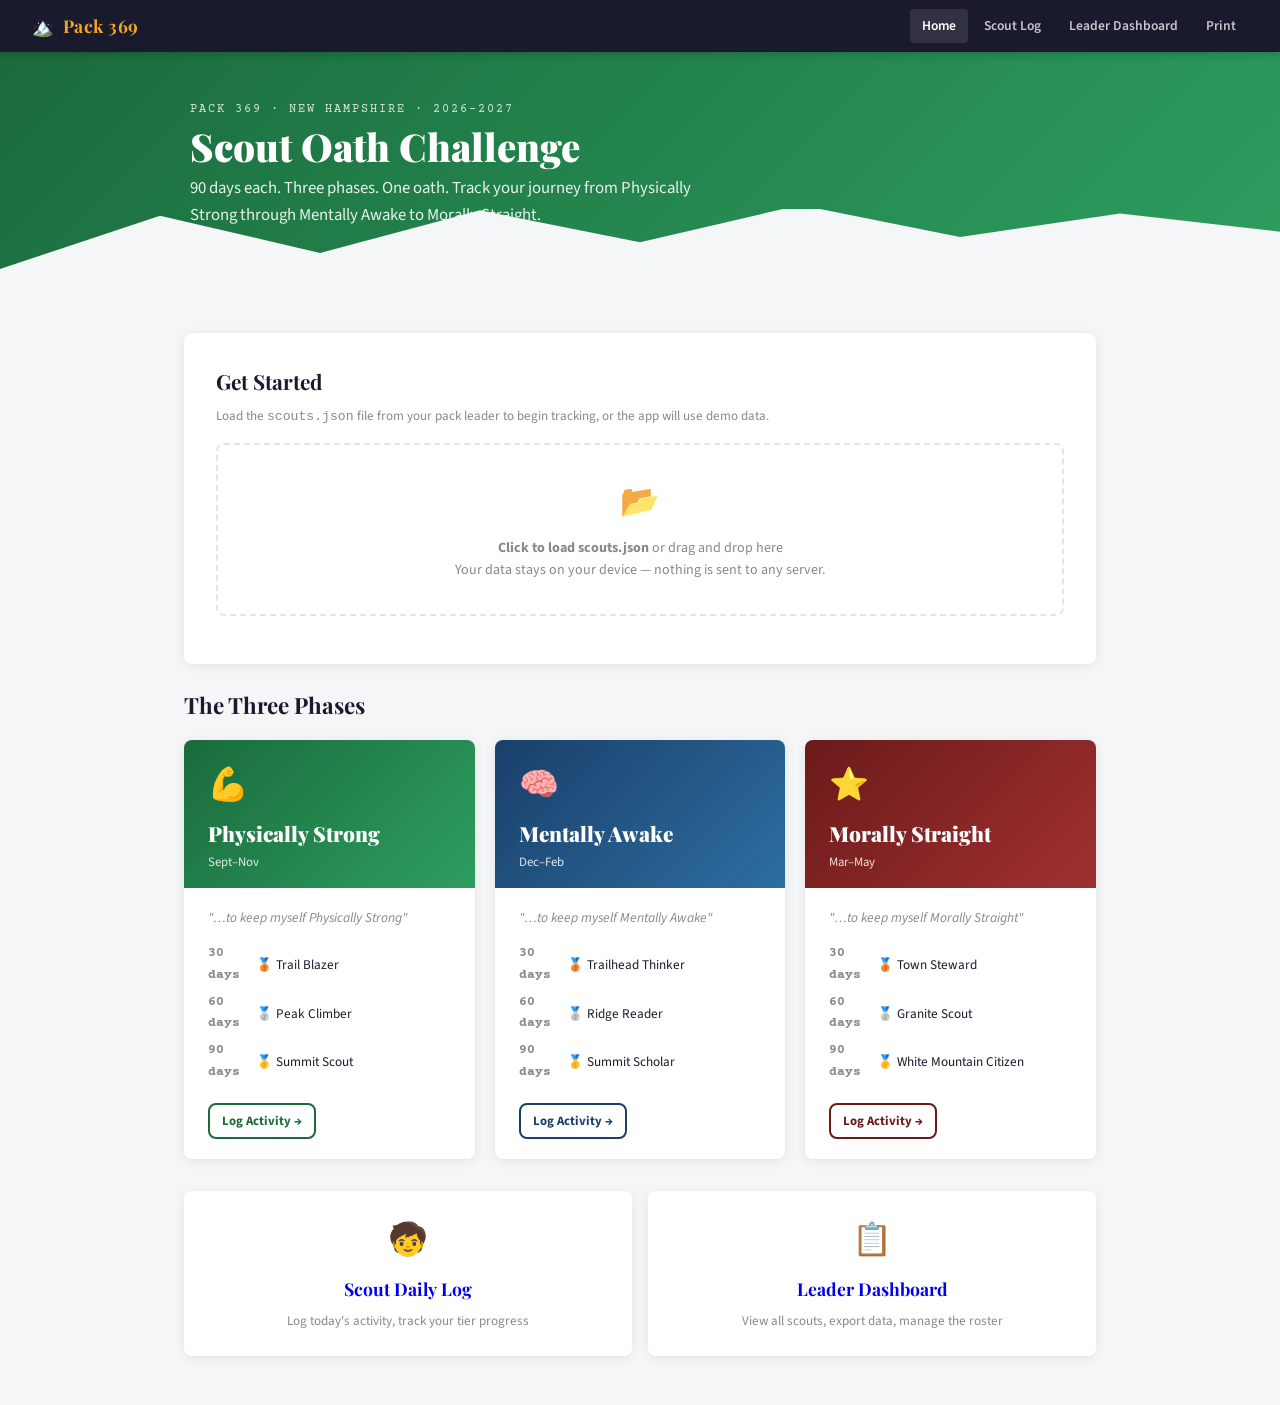
==== index.html @ bd9d9a86 "Add files via upload" ====
<!DOCTYPE html>
<html lang="en">
<head>
  <meta charset="UTF-8">
  <meta name="viewport" content="width=device-width, initial-scale=1.0">
  <title>Pack 369 — Scout Oath Challenge</title>
  <link rel="stylesheet" href="css/style.css">
  <style>
    .phase-cards { display: grid; grid-template-columns: repeat(auto-fit, minmax(260px, 1fr)); gap: 1.25rem; margin-bottom: 2rem; }
    .phase-card {
      background: var(--white);
      border-radius: var(--radius);
      box-shadow: var(--shadow);
      overflow: hidden;
      transition: transform 0.2s, box-shadow 0.2s;
      text-decoration: none;
      color: inherit;
      display: block;
    }
    .phase-card:hover { transform: translateY(-3px); box-shadow: var(--shadow-lg); }
    .phase-card-header { padding: 1.25rem 1.5rem 1rem; color: white; }
    .phase-card-header.green { background: linear-gradient(135deg, var(--green), var(--green-l)); }
    .phase-card-header.blue  { background: linear-gradient(135deg, var(--blue),  var(--blue-l)); }
    .phase-card-header.red   { background: linear-gradient(135deg, var(--red),   var(--red-l)); }
    .phase-card-emoji { font-size: 2rem; margin-bottom: 6px; }
    .phase-card-title { font-family: var(--font-display); font-size: 1.3rem; font-weight: 900; }
    .phase-card-period { font-size: 0.8rem; opacity: 0.85; margin-top: 2px; }
    .phase-card-body { padding: 1.25rem 1.5rem; }
    .phase-card-oath { font-style: italic; font-size: 0.85rem; color: var(--ghost); margin-bottom: 1rem; line-height: 1.4; }
    .phase-card-tiers { display: flex; flex-direction: column; gap: 6px; }
    .phase-card-tier { display: flex; align-items: center; gap: 8px; font-size: 0.83rem; }
    .phase-card-tier-days { font-family: var(--font-mono); font-weight: 700; color: var(--ghost); width: 40px; }
    .phase-card-footer { padding: 0 1.5rem 1.25rem; }

    .load-section { background: var(--white); border-radius: var(--radius); box-shadow: var(--shadow); padding: 2rem; margin-bottom: 1.5rem; }
    .load-section h2 { font-family: var(--font-display); font-size: 1.3rem; margin-bottom: 0.5rem; }
    .drop-zone {
      border: 2px dashed var(--stone);
      border-radius: var(--radius);
      padding: 2rem;
      text-align: center;
      cursor: pointer;
      transition: all 0.2s;
      margin-top: 1rem;
    }
    .drop-zone:hover, .drop-zone.drag-over { border-color: var(--green); background: var(--green-bg); }
    .drop-zone-icon { font-size: 2rem; margin-bottom: 8px; }
    .drop-zone p { font-size: 0.88rem; color: var(--ghost); }
    #file-input { display: none; }

    .status-ok { display: flex; align-items: center; gap: 8px; font-weight: 700; color: var(--green); font-size: 0.9rem; }
  </style>
</head>
<body>

<nav class="topbar">
  <a class="topbar-brand" href="index.html">🏔️ <span>Pack 369</span></a>
  <div class="topbar-nav">
    <a href="index.html" class="active"><span>Home</span></a>
    <a href="scout.html"><span>Scout Log</span></a>
    <a href="leader.html"><span>Leader Dashboard</span></a>
    <a href="print.html"><span>Print</span></a>
  </div>
</nav>

<div class="hero" style="--phase-color: var(--green); --phase-light: var(--green-l);">
  <div class="hero-inner">
    <div class="hero-label">Pack 369 · New Hampshire · 2026–2027</div>
    <h1>Scout Oath Challenge</h1>
    <p>90 days each. Three phases. One oath. Track your journey from Physically Strong through Mentally Awake to Morally Straight.</p>
  </div>
</div>

<div class="container" style="margin-top: 2rem;">

  <!-- Load Data -->
  <div class="load-section" id="load-section">
    <h2>Get Started</h2>
    <p class="text-sm text-ghost">Load the <code>scouts.json</code> file from your pack leader to begin tracking, or the app will use demo data.</p>
    <div class="drop-zone" id="drop-zone" onclick="document.getElementById('file-input').click()">
      <div class="drop-zone-icon">📂</div>
      <p><strong>Click to load scouts.json</strong> or drag and drop here</p>
      <p>Your data stays on your device — nothing is sent to any server.</p>
    </div>
    <input type="file" id="file-input" accept=".json">
    <div id="load-status" class="mt-2"></div>
  </div>

  <!-- Phase Cards -->
  <h2 style="font-family: var(--font-display); font-size: 1.4rem; margin-bottom: 1rem;">The Three Phases</h2>
  <div class="phase-cards" id="phase-cards"></div>

  <!-- Quick Links -->
  <div class="grid-2" style="margin-top: 0.5rem;">
    <a href="scout.html" class="card" style="text-decoration:none; display:block; text-align:center; padding: 1.5rem;">
      <div style="font-size:2rem; margin-bottom:8px;">🧒</div>
      <div style="font-family: var(--font-display); font-size: 1.1rem; font-weight:700;">Scout Daily Log</div>
      <div class="text-sm text-ghost mt-1">Log today's activity, track your tier progress</div>
    </a>
    <a href="leader.html" class="card" style="text-decoration:none; display:block; text-align:center; padding: 1.5rem;">
      <div style="font-size:2rem; margin-bottom:8px;">📋</div>
      <div style="font-family: var(--font-display); font-size: 1.1rem; font-weight:700;">Leader Dashboard</div>
      <div class="text-sm text-ghost mt-1">View all scouts, export data, manage the roster</div>
    </a>
  </div>
</div>

<script src="js/app.js"></script>
<script>
  // ── PHASE CARDS ──
  const phaseCards = document.getElementById('phase-cards');
  for (const [id, phase] of Object.entries(APP.phases)) {
    phaseCards.innerHTML += `
      <a href="scout.html?phase=${id}" class="phase-card">
        <div class="phase-card-header ${phase.color}">
          <div class="phase-card-emoji">${phase.emoji}</div>
          <div class="phase-card-title">${phase.label}</div>
          <div class="phase-card-period">${phase.period}</div>
        </div>
        <div class="phase-card-body">
          <div class="phase-card-oath">${phase.oathLine}</div>
          <div class="phase-card-tiers">
            ${phase.tiers.map(t => `
              <div class="phase-card-tier">
                <div class="phase-card-tier-days">${t.days} days</div>
                <div>${t.emoji} ${t.name}</div>
              </div>`).join('')}
          </div>
        </div>
        <div class="phase-card-footer">
          <span class="btn btn-sm btn-ghost" style="--phase-color: var(--${phase.color});">Log Activity →</span>
        </div>
      </a>`;
  }

  // ── FILE LOAD ──
  function loadFile(file) {
    APP.importJSON(file, (err, data) => {
      if (err) {
        document.getElementById('load-status').innerHTML = `<div class="alert alert-warn">⚠️ Could not read that file. Make sure it's a valid scouts.json.</div>`;
        return;
      }
      document.getElementById('load-status').innerHTML = `<div class="status-ok">✅ Loaded ${data.scouts.length} scouts from ${data.pack}</div>`;
      document.getElementById('drop-zone').style.display = 'none';
    });
  }

  document.getElementById('file-input').addEventListener('change', e => {
    if (e.target.files[0]) loadFile(e.target.files[0]);
  });

  const dz = document.getElementById('drop-zone');
  dz.addEventListener('dragover', e => { e.preventDefault(); dz.classList.add('drag-over'); });
  dz.addEventListener('dragleave', () => dz.classList.remove('drag-over'));
  dz.addEventListener('drop', e => {
    e.preventDefault(); dz.classList.remove('drag-over');
    if (e.dataTransfer.files[0]) loadFile(e.dataTransfer.files[0]);
  });

  // Check if data already loaded
  if (APP.getData()) {
    const d = APP.getData();
    document.getElementById('drop-zone').style.display = 'none';
    document.getElementById('load-status').innerHTML = `<div class="status-ok">✅ Loaded ${d.scouts.length} scouts from ${d.pack} <button onclick="localStorage.removeItem('pack369_data'); location.reload();" class="btn btn-sm" style="margin-left:8px; background: var(--stone); color: var(--ink);">Load different file</button></div>`;
  }
</script>
</body>
</html>
---- css/style.css ----
@import url('https://fonts.googleapis.com/css2?family=Playfair+Display:wght@700;900&family=Source+Sans+3:wght@400;600;700&family=Courier+Prime:wght@400;700&display=swap');

/* ── DESIGN TOKENS ── */
:root {
  --green:   #1a6b3c;
  --green-l: #2d9e5f;
  --green-bg:#eef8f2;
  --blue:    #1a3f6b;
  --blue-l:  #2d6ea0;
  --blue-bg: #eef4fb;
  --red:     #6b1a1a;
  --red-l:   #a03030;
  --red-bg:  #fdf0f0;
  --gold:    #f4a61d;
  --silver:  #9e9e9e;
  --bronze:  #cd7f32;
  --ink:     #1a1a2e;
  --mist:    #f5f6f7;
  --stone:   #e2e4e8;
  --ghost:   #888;
  --white:   #ffffff;

  --phase-color: var(--green);
  --phase-light: var(--green-l);
  --phase-bg:    var(--green-bg);

  --font-display: 'Playfair Display', Georgia, serif;
  --font-body:    'Source Sans 3', system-ui, sans-serif;
  --font-mono:    'Courier Prime', monospace;

  --radius: 8px;
  --shadow: 0 2px 12px rgba(0,0,0,0.08);
  --shadow-lg: 0 8px 32px rgba(0,0,0,0.12);
}

/* ── RESET ── */
*, *::before, *::after { box-sizing: border-box; margin: 0; padding: 0; }
html { scroll-behavior: smooth; }
body {
  font-family: var(--font-body);
  background: var(--mist);
  color: var(--ink);
  min-height: 100vh;
  line-height: 1.6;
}

/* ── TOPBAR ── */
.topbar {
  background: var(--ink);
  color: var(--white);
  padding: 0 2rem;
  height: 52px;
  display: flex;
  align-items: center;
  justify-content: space-between;
  position: sticky;
  top: 0;
  z-index: 100;
  box-shadow: 0 2px 8px rgba(0,0,0,0.2);
}
.topbar-brand {
  font-family: var(--font-display);
  font-size: 1.1rem;
  font-weight: 700;
  letter-spacing: 0.5px;
  display: flex;
  align-items: center;
  gap: 8px;
  text-decoration: none;
  color: inherit;
}
.topbar-brand span { color: var(--gold); }
.topbar-nav { display: flex; gap: 4px; align-items: center; }
.topbar-nav a {
  color: rgba(255,255,255,0.75);
  text-decoration: none;
  font-size: 0.85rem;
  font-weight: 600;
  padding: 6px 12px;
  border-radius: 4px;
  transition: all 0.15s;
}
.topbar-nav a:hover,
.topbar-nav a.active { color: var(--white); background: rgba(255,255,255,0.1); }

/* ── PAGE HERO ── */
.hero {
  background: linear-gradient(135deg, var(--phase-color) 0%, var(--phase-light) 100%);
  color: var(--white);
  padding: 3rem 2rem 2.5rem;
  position: relative;
  overflow: hidden;
}
.hero::after {
  content: '';
  position: absolute;
  bottom: 0; left: 0; right: 0;
  height: 60px;
  background: url("data:image/svg+xml,%3Csvg viewBox='0 0 1200 60' xmlns='http://www.w3.org/2000/svg'%3E%3Cpolygon points='0,60 150,10 300,45 450,5 600,35 750,0 900,30 1050,8 1200,25 1200,60' fill='%23f5f6f7'/%3E%3C/svg%3E") no-repeat bottom center / cover;
}
.hero-inner { max-width: 900px; margin: 0 auto; }
.hero-label {
  font-family: var(--font-mono);
  font-size: 0.75rem;
  letter-spacing: 2px;
  text-transform: uppercase;
  opacity: 0.8;
  margin-bottom: 6px;
}
.hero h1 {
  font-family: var(--font-display);
  font-size: 2.4rem;
  font-weight: 900;
  line-height: 1.1;
  margin-bottom: 8px;
}
.hero p { opacity: 0.9; font-size: 1.05rem; max-width: 540px; }

/* ── MAIN CONTAINER ── */
.container { max-width: 960px; margin: 0 auto; padding: 2rem 1.5rem; }
.container-wide { max-width: 1100px; margin: 0 auto; padding: 2rem 1.5rem; }

/* ── PHASE TABS ── */
.phase-tabs {
  display: flex;
  gap: 4px;
  background: var(--stone);
  border-radius: var(--radius);
  padding: 4px;
  margin-bottom: 1.5rem;
}
.phase-tab {
  flex: 1;
  padding: 10px 16px;
  border: none;
  border-radius: 6px;
  background: transparent;
  font-family: var(--font-body);
  font-size: 0.88rem;
  font-weight: 700;
  cursor: pointer;
  transition: all 0.2s;
  color: var(--ghost);
  text-align: center;
}
.phase-tab:hover { color: var(--ink); background: rgba(255,255,255,0.6); }
.phase-tab.active-ps { background: var(--green); color: var(--white); }
.phase-tab.active-ma { background: var(--blue); color: var(--white); }
.phase-tab.active-ms { background: var(--red); color: var(--white); }

/* ── CARDS ── */
.card {
  background: var(--white);
  border-radius: var(--radius);
  box-shadow: var(--shadow);
  padding: 1.5rem;
  margin-bottom: 1rem;
}
.card-header {
  display: flex;
  align-items: center;
  justify-content: space-between;
  margin-bottom: 1rem;
  padding-bottom: 0.75rem;
  border-bottom: 2px solid var(--stone);
}
.card-title {
  font-family: var(--font-display);
  font-size: 1.2rem;
  font-weight: 700;
}

/* ── BUTTONS ── */
.btn {
  display: inline-flex;
  align-items: center;
  gap: 6px;
  padding: 10px 20px;
  border-radius: var(--radius);
  border: none;
  font-family: var(--font-body);
  font-size: 0.9rem;
  font-weight: 700;
  cursor: pointer;
  transition: all 0.15s;
  text-decoration: none;
}
.btn-primary { background: var(--phase-color); color: var(--white); }
.btn-primary:hover { filter: brightness(1.1); transform: translateY(-1px); box-shadow: var(--shadow); }
.btn-ghost { background: transparent; color: var(--phase-color); border: 2px solid var(--phase-color); }
.btn-ghost:hover { background: var(--phase-color); color: var(--white); }
.btn-sm { padding: 6px 12px; font-size: 0.8rem; }
.btn-danger { background: var(--red); color: var(--white); }

/* ── TIER BADGES ── */
.tier-badge {
  display: inline-flex;
  align-items: center;
  gap: 5px;
  padding: 3px 10px;
  border-radius: 20px;
  font-size: 0.78rem;
  font-weight: 700;
}
.tier-none   { background: var(--stone); color: var(--ghost); }
.tier-bronze { background: #fdf3e3; color: #7d4e00; border: 1px solid var(--bronze); }
.tier-silver { background: #f2f4f6; color: #444;    border: 1px solid var(--silver); }
.tier-gold   { background: #fffbe6; color: #b07a00; border: 1px solid var(--gold); }

/* ── PROGRESS BAR ── */
.progress-wrap { background: var(--stone); border-radius: 99px; height: 10px; overflow: hidden; }
.progress-fill { height: 100%; border-radius: 99px; transition: width 0.4s ease; }
.progress-green  { background: var(--green); }
.progress-blue   { background: var(--blue); }
.progress-red    { background: var(--red); }

/* ── FORM ELEMENTS ── */
label { display: block; font-size: 0.82rem; font-weight: 700; color: var(--ghost); letter-spacing: 0.5px; text-transform: uppercase; margin-bottom: 4px; }
select, input[type=text], input[type=date] {
  width: 100%;
  padding: 10px 14px;
  border: 2px solid var(--stone);
  border-radius: var(--radius);
  font-family: var(--font-body);
  font-size: 0.95rem;
  background: var(--white);
  color: var(--ink);
  transition: border-color 0.15s;
  appearance: none;
}
select:focus, input:focus { outline: none; border-color: var(--phase-color); }

/* ── DAY GRID ── */
.day-grid {
  display: grid;
  gap: 3px;
}
.day-grid-30 { grid-template-columns: repeat(30, 1fr); }
.day-grid-31 { grid-template-columns: repeat(31, 1fr); }
.day-grid-29 { grid-template-columns: repeat(29, 1fr); }
.day-grid-28 { grid-template-columns: repeat(28, 1fr); }

.day-cell {
  aspect-ratio: 1;
  border-radius: 3px;
  border: 1.5px solid var(--stone);
  background: var(--white);
  cursor: pointer;
  transition: all 0.1s;
  display: flex;
  align-items: center;
  justify-content: center;
  font-size: 0.5rem;
  font-weight: 800;
  color: transparent;
  position: relative;
}
.day-cell:hover { border-color: var(--phase-color); background: var(--phase-bg); }
.day-cell.logged {
  background: var(--phase-color);
  border-color: var(--phase-color);
  color: var(--white);
}
.day-cell.milestone-30 { border-color: var(--bronze); border-width: 2px; }
.day-cell.milestone-60 { border-color: var(--silver); border-width: 2px; }
.day-cell.milestone-90 { border-color: var(--gold);   border-width: 2.5px; }

/* ── SCOUT TABLE ── */
.scout-table { width: 100%; border-collapse: collapse; }
.scout-table th {
  text-align: left;
  font-size: 0.75rem;
  font-weight: 700;
  letter-spacing: 1px;
  text-transform: uppercase;
  color: var(--ghost);
  padding: 8px 12px;
  border-bottom: 2px solid var(--stone);
}
.scout-table td {
  padding: 12px;
  border-bottom: 1px solid var(--stone);
  font-size: 0.9rem;
  vertical-align: middle;
}
.scout-table tr:hover td { background: var(--mist); }

/* ── ALERT ── */
.alert {
  padding: 12px 16px;
  border-radius: var(--radius);
  font-size: 0.88rem;
  font-weight: 600;
  margin-bottom: 1rem;
}
.alert-warn { background: #fff8e1; border-left: 4px solid var(--gold); color: #7a5c00; }
.alert-ok   { background: var(--green-bg); border-left: 4px solid var(--green); color: var(--green); }
.alert-info { background: var(--blue-bg); border-left: 4px solid var(--blue); color: var(--blue); }

/* ── STAT BOXES ── */
.stats-row { display: grid; grid-template-columns: repeat(auto-fit, minmax(140px, 1fr)); gap: 1rem; margin-bottom: 1.5rem; }
.stat-box { background: var(--white); border-radius: var(--radius); padding: 1rem 1.25rem; box-shadow: var(--shadow); text-align: center; }
.stat-num { font-family: var(--font-display); font-size: 2rem; font-weight: 900; color: var(--phase-color); line-height: 1; }
.stat-label { font-size: 0.75rem; font-weight: 700; color: var(--ghost); text-transform: uppercase; letter-spacing: 1px; margin-top: 4px; }

/* ── MODAL ── */
.modal-overlay {
  display: none;
  position: fixed;
  inset: 0;
  background: rgba(0,0,0,0.5);
  z-index: 200;
  align-items: center;
  justify-content: center;
}
.modal-overlay.open { display: flex; }
.modal {
  background: var(--white);
  border-radius: var(--radius);
  box-shadow: var(--shadow-lg);
  padding: 2rem;
  width: min(480px, 92vw);
  max-height: 90vh;
  overflow-y: auto;
}
.modal h2 { font-family: var(--font-display); margin-bottom: 1rem; }
.modal-footer { display: flex; gap: 8px; justify-content: flex-end; margin-top: 1.5rem; }

/* ── WEEK CATEGORIES ── */
.cat-pills { display: flex; flex-wrap: wrap; gap: 6px; }
.cat-pill {
  padding: 4px 10px;
  border-radius: 20px;
  font-size: 0.75rem;
  font-weight: 700;
  border: 1.5px solid var(--stone);
  color: var(--ghost);
}
.cat-pill.done { background: var(--phase-color); color: var(--white); border-color: var(--phase-color); }

/* ── UTILITY ── */
.flex { display: flex; }
.flex-between { display: flex; align-items: center; justify-content: space-between; }
.gap-1 { gap: 0.5rem; }
.gap-2 { gap: 1rem; }
.mt-1 { margin-top: 0.5rem; }
.mt-2 { margin-top: 1rem; }
.mt-3 { margin-top: 1.5rem; }
.mb-1 { margin-bottom: 0.5rem; }
.mb-2 { margin-bottom: 1rem; }
.text-sm { font-size: 0.82rem; }
.text-ghost { color: var(--ghost); }
.text-center { text-align: center; }
.bold { font-weight: 700; }
.w-full { width: 100%; }
.grid-2 { display: grid; grid-template-columns: 1fr 1fr; gap: 1rem; }
.grid-3 { display: grid; grid-template-columns: repeat(3, 1fr); gap: 1rem; }

/* ── PRINT ── */
@media print {
  .topbar, .no-print { display: none !important; }
  body { background: white; }
  .card { box-shadow: none; border: 1px solid #ccc; }
}

/* ── RESPONSIVE ── */
@media (max-width: 640px) {
  .hero h1 { font-size: 1.6rem; }
  .grid-2, .grid-3 { grid-template-columns: 1fr; }
  .topbar-nav a span { display: none; }
  .stats-row { grid-template-columns: repeat(2, 1fr); }
}
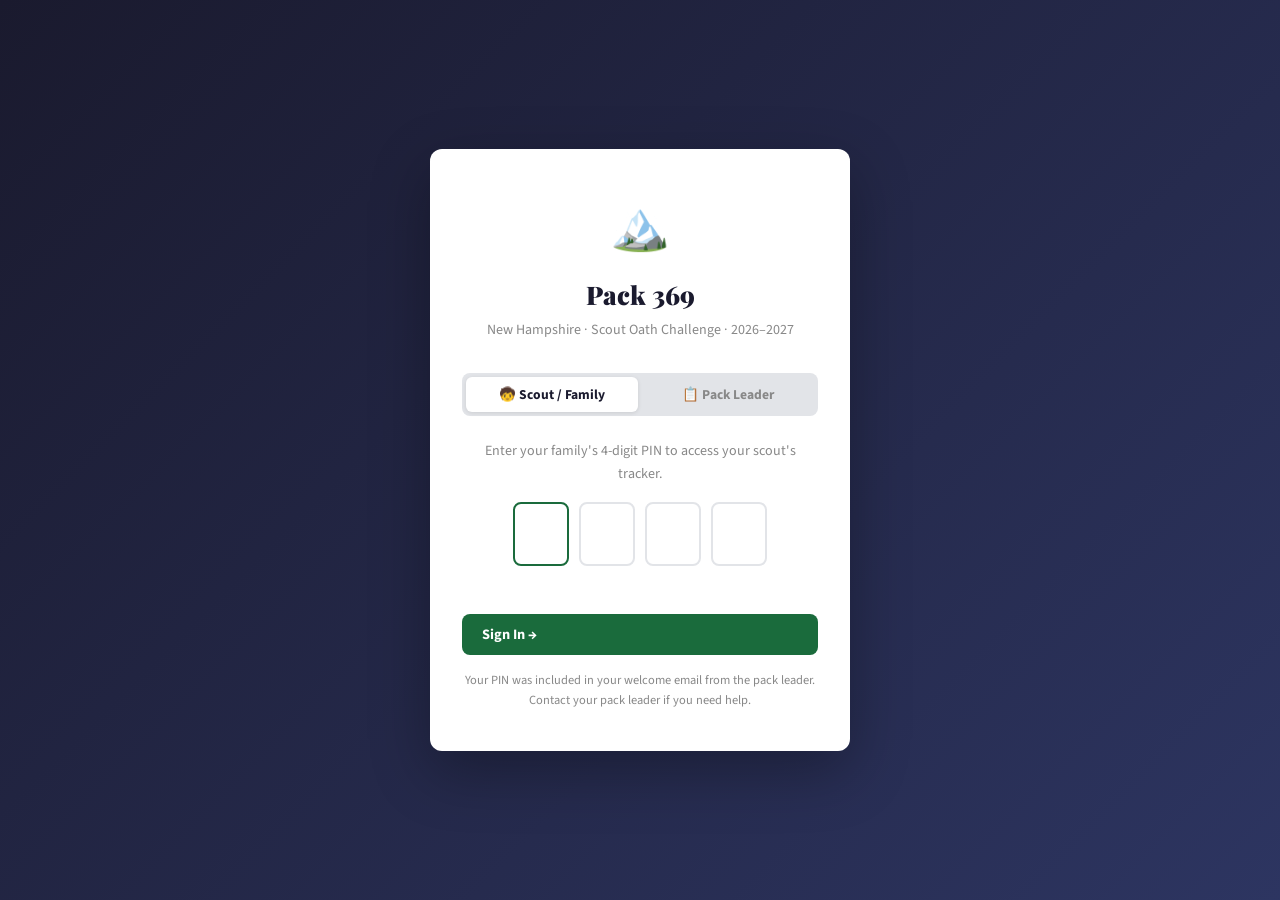
==== commit c3370679: "Add files via upload" ====
--- a/index.html
+++ b/index.html
@@ -3,166 +3,141 @@
 <head>
   <meta charset="UTF-8">
   <meta name="viewport" content="width=device-width, initial-scale=1.0">
-  <title>Pack 369 — Scout Oath Challenge</title>
+  <title>Pack 369 — Sign In</title>
   <link rel="stylesheet" href="css/style.css">
-  <style>
-    .phase-cards { display: grid; grid-template-columns: repeat(auto-fit, minmax(260px, 1fr)); gap: 1.25rem; margin-bottom: 2rem; }
-    .phase-card {
-      background: var(--white);
-      border-radius: var(--radius);
-      box-shadow: var(--shadow);
-      overflow: hidden;
-      transition: transform 0.2s, box-shadow 0.2s;
-      text-decoration: none;
-      color: inherit;
-      display: block;
-    }
-    .phase-card:hover { transform: translateY(-3px); box-shadow: var(--shadow-lg); }
-    .phase-card-header { padding: 1.25rem 1.5rem 1rem; color: white; }
-    .phase-card-header.green { background: linear-gradient(135deg, var(--green), var(--green-l)); }
-    .phase-card-header.blue  { background: linear-gradient(135deg, var(--blue),  var(--blue-l)); }
-    .phase-card-header.red   { background: linear-gradient(135deg, var(--red),   var(--red-l)); }
-    .phase-card-emoji { font-size: 2rem; margin-bottom: 6px; }
-    .phase-card-title { font-family: var(--font-display); font-size: 1.3rem; font-weight: 900; }
-    .phase-card-period { font-size: 0.8rem; opacity: 0.85; margin-top: 2px; }
-    .phase-card-body { padding: 1.25rem 1.5rem; }
-    .phase-card-oath { font-style: italic; font-size: 0.85rem; color: var(--ghost); margin-bottom: 1rem; line-height: 1.4; }
-    .phase-card-tiers { display: flex; flex-direction: column; gap: 6px; }
-    .phase-card-tier { display: flex; align-items: center; gap: 8px; font-size: 0.83rem; }
-    .phase-card-tier-days { font-family: var(--font-mono); font-weight: 700; color: var(--ghost); width: 40px; }
-    .phase-card-footer { padding: 0 1.5rem 1.25rem; }
-
-    .load-section { background: var(--white); border-radius: var(--radius); box-shadow: var(--shadow); padding: 2rem; margin-bottom: 1.5rem; }
-    .load-section h2 { font-family: var(--font-display); font-size: 1.3rem; margin-bottom: 0.5rem; }
-    .drop-zone {
-      border: 2px dashed var(--stone);
-      border-radius: var(--radius);
-      padding: 2rem;
-      text-align: center;
-      cursor: pointer;
-      transition: all 0.2s;
-      margin-top: 1rem;
-    }
-    .drop-zone:hover, .drop-zone.drag-over { border-color: var(--green); background: var(--green-bg); }
-    .drop-zone-icon { font-size: 2rem; margin-bottom: 8px; }
-    .drop-zone p { font-size: 0.88rem; color: var(--ghost); }
-    #file-input { display: none; }
-
-    .status-ok { display: flex; align-items: center; gap: 8px; font-weight: 700; color: var(--green); font-size: 0.9rem; }
-  </style>
 </head>
 <body>
 
-<nav class="topbar">
-  <a class="topbar-brand" href="index.html">🏔️ <span>Pack 369</span></a>
-  <div class="topbar-nav">
-    <a href="index.html" class="active"><span>Home</span></a>
-    <a href="scout.html"><span>Scout Log</span></a>
-    <a href="leader.html"><span>Leader Dashboard</span></a>
-    <a href="print.html"><span>Print</span></a>
-  </div>
-</nav>
+<div class="login-wrap">
+  <div class="login-card">
+    <div class="login-logo">🏔️</div>
+    <div class="login-title">Pack 369</div>
+    <div class="login-sub">New Hampshire · Scout Oath Challenge · 2026–2027</div>
 
-<div class="hero" style="--phase-color: var(--green); --phase-light: var(--green-l);">
-  <div class="hero-inner">
-    <div class="hero-label">Pack 369 · New Hampshire · 2026–2027</div>
-    <h1>Scout Oath Challenge</h1>
-    <p>90 days each. Three phases. One oath. Track your journey from Physically Strong through Mentally Awake to Morally Straight.</p>
-  </div>
-</div>
+    <!-- Tabs -->
+    <div class="login-tabs">
+      <button class="login-tab active" id="tab-scout" onclick="showTab('scout')">🧒 Scout / Family</button>
+      <button class="login-tab" id="tab-leader" onclick="showTab('leader')">📋 Pack Leader</button>
+    </div>
 
-<div class="container" style="margin-top: 2rem;">
+    <!-- Scout PIN Panel -->
+    <div id="panel-scout">
+      <p style="font-size: 0.88rem; color: var(--ghost); margin-bottom: 1rem;">
+        Enter your family's 4-digit PIN to access your scout's tracker.
+      </p>
+      <div class="pin-inputs">
+        <input class="pin-digit" type="password" maxlength="1" inputmode="numeric" pattern="[0-9]" id="p0" oninput="pinInput(0)" onkeydown="pinKey(event,0)">
+        <input class="pin-digit" type="password" maxlength="1" inputmode="numeric" pattern="[0-9]" id="p1" oninput="pinInput(1)" onkeydown="pinKey(event,1)">
+        <input class="pin-digit" type="password" maxlength="1" inputmode="numeric" pattern="[0-9]" id="p2" oninput="pinInput(2)" onkeydown="pinKey(event,2)">
+        <input class="pin-digit" type="password" maxlength="1" inputmode="numeric" pattern="[0-9]" id="p3" oninput="pinInput(3)" onkeydown="pinKey(event,3)">
+      </div>
+      <div class="pin-error" id="pin-error"></div>
+      <button class="btn btn-primary w-full" id="pin-btn" onclick="submitPin()" disabled>Sign In →</button>
+      <p style="font-size: 0.78rem; color: var(--ghost); margin-top: 1rem;">
+        Your PIN was included in your welcome email from the pack leader.<br>Contact your pack leader if you need help.
+      </p>
+    </div>
 
-  <!-- Load Data -->
-  <div class="load-section" id="load-section">
-    <h2>Get Started</h2>
-    <p class="text-sm text-ghost">Load the <code>scouts.json</code> file from your pack leader to begin tracking, or the app will use demo data.</p>
-    <div class="drop-zone" id="drop-zone" onclick="document.getElementById('file-input').click()">
-      <div class="drop-zone-icon">📂</div>
-      <p><strong>Click to load scouts.json</strong> or drag and drop here</p>
-      <p>Your data stays on your device — nothing is sent to any server.</p>
+    <!-- Leader Panel -->
+    <div id="panel-leader" style="display:none;">
+      <p style="font-size: 0.88rem; color: var(--ghost); margin-bottom: 1rem;">
+        Enter the leader password to access the full dashboard.
+      </p>
+      <div class="password-input-wrap">
+        <label>Leader Password</label>
+        <input type="password" id="leader-pw" placeholder="Enter password" onkeydown="if(event.key==='Enter') submitLeader()">
+        <button class="pw-toggle" onclick="togglePw()" title="Show/hide">👁</button>
+      </div>
+      <div class="pin-error" id="leader-error"></div>
+      <button class="btn btn-primary w-full" onclick="submitLeader()">Sign In →</button>
     </div>
-    <input type="file" id="file-input" accept=".json">
-    <div id="load-status" class="mt-2"></div>
-  </div>
 
-  <!-- Phase Cards -->
-  <h2 style="font-family: var(--font-display); font-size: 1.4rem; margin-bottom: 1rem;">The Three Phases</h2>
-  <div class="phase-cards" id="phase-cards"></div>
-
-  <!-- Quick Links -->
-  <div class="grid-2" style="margin-top: 0.5rem;">
-    <a href="scout.html" class="card" style="text-decoration:none; display:block; text-align:center; padding: 1.5rem;">
-      <div style="font-size:2rem; margin-bottom:8px;">🧒</div>
-      <div style="font-family: var(--font-display); font-size: 1.1rem; font-weight:700;">Scout Daily Log</div>
-      <div class="text-sm text-ghost mt-1">Log today's activity, track your tier progress</div>
-    </a>
-    <a href="leader.html" class="card" style="text-decoration:none; display:block; text-align:center; padding: 1.5rem;">
-      <div style="font-size:2rem; margin-bottom:8px;">📋</div>
-      <div style="font-family: var(--font-display); font-size: 1.1rem; font-weight:700;">Leader Dashboard</div>
-      <div class="text-sm text-ghost mt-1">View all scouts, export data, manage the roster</div>
-    </a>
+    <div id="loading" style="display:none; padding: 1rem; color: var(--ghost); font-size:0.88rem;">
+      Signing in…
+    </div>
   </div>
 </div>
 
 <script src="js/app.js"></script>
 <script>
-  // ── PHASE CARDS ──
-  const phaseCards = document.getElementById('phase-cards');
-  for (const [id, phase] of Object.entries(APP.phases)) {
-    phaseCards.innerHTML += `
-      <a href="scout.html?phase=${id}" class="phase-card">
-        <div class="phase-card-header ${phase.color}">
-          <div class="phase-card-emoji">${phase.emoji}</div>
-          <div class="phase-card-title">${phase.label}</div>
-          <div class="phase-card-period">${phase.period}</div>
-        </div>
-        <div class="phase-card-body">
-          <div class="phase-card-oath">${phase.oathLine}</div>
-          <div class="phase-card-tiers">
-            ${phase.tiers.map(t => `
-              <div class="phase-card-tier">
-                <div class="phase-card-tier-days">${t.days} days</div>
-                <div>${t.emoji} ${t.name}</div>
-              </div>`).join('')}
-          </div>
-        </div>
-        <div class="phase-card-footer">
-          <span class="btn btn-sm btn-ghost" style="--phase-color: var(--${phase.color});">Log Activity →</span>
-        </div>
-      </a>`;
+  // If already logged in, redirect immediately
+  const sess = SESSION.get();
+  if (sess.type === 'leader') location.href = 'leader.html';
+  if (sess.type === 'scout' && sess.scoutId) location.href = 'scout.html';
+
+  function showTab(tab) {
+    document.getElementById('panel-scout').style.display  = tab === 'scout'  ? 'block' : 'none';
+    document.getElementById('panel-leader').style.display = tab === 'leader' ? 'block' : 'none';
+    document.getElementById('tab-scout').classList.toggle('active',  tab === 'scout');
+    document.getElementById('tab-leader').classList.toggle('active', tab === 'leader');
+    document.getElementById('pin-error').textContent    = '';
+    document.getElementById('leader-error').textContent = '';
   }
 
-  // ── FILE LOAD ──
-  function loadFile(file) {
-    APP.importJSON(file, (err, data) => {
-      if (err) {
-        document.getElementById('load-status').innerHTML = `<div class="alert alert-warn">⚠️ Could not read that file. Make sure it's a valid scouts.json.</div>`;
+  // ── PIN INPUT LOGIC ──
+  function getPin() {
+    return ['p0','p1','p2','p3'].map(id => document.getElementById(id).value).join('');
+  }
+
+  function pinInput(i) {
+    const val = document.getElementById('p' + i).value;
+    if (val && i < 3) document.getElementById('p' + (i+1)).focus();
+    document.getElementById('pin-btn').disabled = getPin().length < 4;
+    document.getElementById('pin-error').textContent = '';
+  }
+
+  function pinKey(e, i) {
+    if (e.key === 'Backspace' && !document.getElementById('p'+i).value && i > 0) {
+      document.getElementById('p'+(i-1)).focus();
+    }
+    if (e.key === 'Enter' && getPin().length === 4) submitPin();
+  }
+
+  async function submitPin() {
+    const pin = getPin();
+    if (pin.length < 4) return;
+    setLoading(true);
+    try {
+      const scouts = await sb.select('scouts', `pin=eq.${pin}&select=id,name,den`);
+      if (!scouts || scouts.length === 0) {
+        setLoading(false);
+        document.getElementById('pin-error').textContent = 'Incorrect PIN. Please try again.';
+        ['p0','p1','p2','p3'].forEach(id => document.getElementById(id).value = '');
+        document.getElementById('p0').focus();
+        document.getElementById('pin-btn').disabled = true;
         return;
       }
-      document.getElementById('load-status').innerHTML = `<div class="status-ok">✅ Loaded ${data.scouts.length} scouts from ${data.pack}</div>`;
-      document.getElementById('drop-zone').style.display = 'none';
-    });
+      SESSION.set('scout', scouts[0].id);
+      location.href = 'scout.html';
+    } catch(err) {
+      setLoading(false);
+      document.getElementById('pin-error').textContent = 'Connection error. Check your internet and try again.';
+    }
   }
 
-  document.getElementById('file-input').addEventListener('change', e => {
-    if (e.target.files[0]) loadFile(e.target.files[0]);
-  });
+  function submitLeader() {
+    const pw = document.getElementById('leader-pw').value;
+    if (pw === LEADER_PASSWORD) {
+      SESSION.set('leader', null);
+      location.href = 'leader.html';
+    } else {
+      document.getElementById('leader-error').textContent = 'Incorrect password. Please try again.';
+      document.getElementById('leader-pw').value = '';
+    }
+  }
 
-  const dz = document.getElementById('drop-zone');
-  dz.addEventListener('dragover', e => { e.preventDefault(); dz.classList.add('drag-over'); });
-  dz.addEventListener('dragleave', () => dz.classList.remove('drag-over'));
-  dz.addEventListener('drop', e => {
-    e.preventDefault(); dz.classList.remove('drag-over');
-    if (e.dataTransfer.files[0]) loadFile(e.dataTransfer.files[0]);
-  });
+  function togglePw() {
+    const input = document.getElementById('leader-pw');
+    input.type = input.type === 'password' ? 'text' : 'password';
+  }
 
-  // Check if data already loaded
-  if (APP.getData()) {
-    const d = APP.getData();
-    document.getElementById('drop-zone').style.display = 'none';
-    document.getElementById('load-status').innerHTML = `<div class="status-ok">✅ Loaded ${d.scouts.length} scouts from ${d.pack} <button onclick="localStorage.removeItem('pack369_data'); location.reload();" class="btn btn-sm" style="margin-left:8px; background: var(--stone); color: var(--ink);">Load different file</button></div>`;
+  function setLoading(on) {
+    document.getElementById('loading').style.display    = on ? 'block' : 'none';
+    document.getElementById('panel-scout').style.display = on ? 'none' : 'block';
   }
+
+  // Focus first PIN digit on load
+  document.getElementById('p0').focus();
 </script>
 </body>
 </html>
--- a/css/style.css
+++ b/css/style.css
@@ -370,3 +370,43 @@
   .topbar-nav a span { display: none; }
   .stats-row { grid-template-columns: repeat(2, 1fr); }
 }
+
+/* ── PIN LOGIN ── */
+.login-wrap {
+  min-height: 100vh;
+  display: flex;
+  align-items: center;
+  justify-content: center;
+  background: linear-gradient(135deg, var(--ink) 0%, #2d3561 100%);
+  padding: 1.5rem;
+}
+.login-card {
+  background: var(--white);
+  border-radius: 12px;
+  box-shadow: 0 20px 60px rgba(0,0,0,0.3);
+  padding: 2.5rem 2rem;
+  width: min(420px, 100%);
+  text-align: center;
+}
+.login-logo { font-size: 3rem; margin-bottom: 0.5rem; }
+.login-title { font-family: var(--font-display); font-size: 1.6rem; font-weight: 900; margin-bottom: 0.25rem; }
+.login-sub { color: var(--ghost); font-size: 0.88rem; margin-bottom: 2rem; }
+.login-tabs { display: flex; gap: 4px; background: var(--stone); border-radius: 8px; padding: 4px; margin-bottom: 1.5rem; }
+.login-tab { flex: 1; padding: 8px; border: none; border-radius: 6px; font-family: var(--font-body); font-weight: 700; font-size: 0.85rem; cursor: pointer; background: transparent; color: var(--ghost); transition: all 0.15s; }
+.login-tab.active { background: var(--white); color: var(--ink); box-shadow: 0 1px 4px rgba(0,0,0,0.1); }
+.pin-inputs { display: flex; gap: 10px; justify-content: center; margin: 1rem 0 1.5rem; }
+.pin-digit {
+  width: 56px; height: 64px;
+  border: 2px solid var(--stone);
+  border-radius: 8px;
+  font-size: 1.8rem;
+  font-weight: 900;
+  text-align: center;
+  font-family: var(--font-mono);
+  outline: none;
+  transition: border-color 0.15s;
+}
+.pin-digit:focus { border-color: var(--green); }
+.pin-error { color: #c0392b; font-size: 0.85rem; font-weight: 700; min-height: 1.2em; margin-bottom: 0.5rem; }
+.password-input-wrap { position: relative; margin-bottom: 1.5rem; text-align: left; }
+.pw-toggle { position: absolute; right: 12px; top: 38px; background: none; border: none; cursor: pointer; font-size: 1rem; color: var(--ghost); }
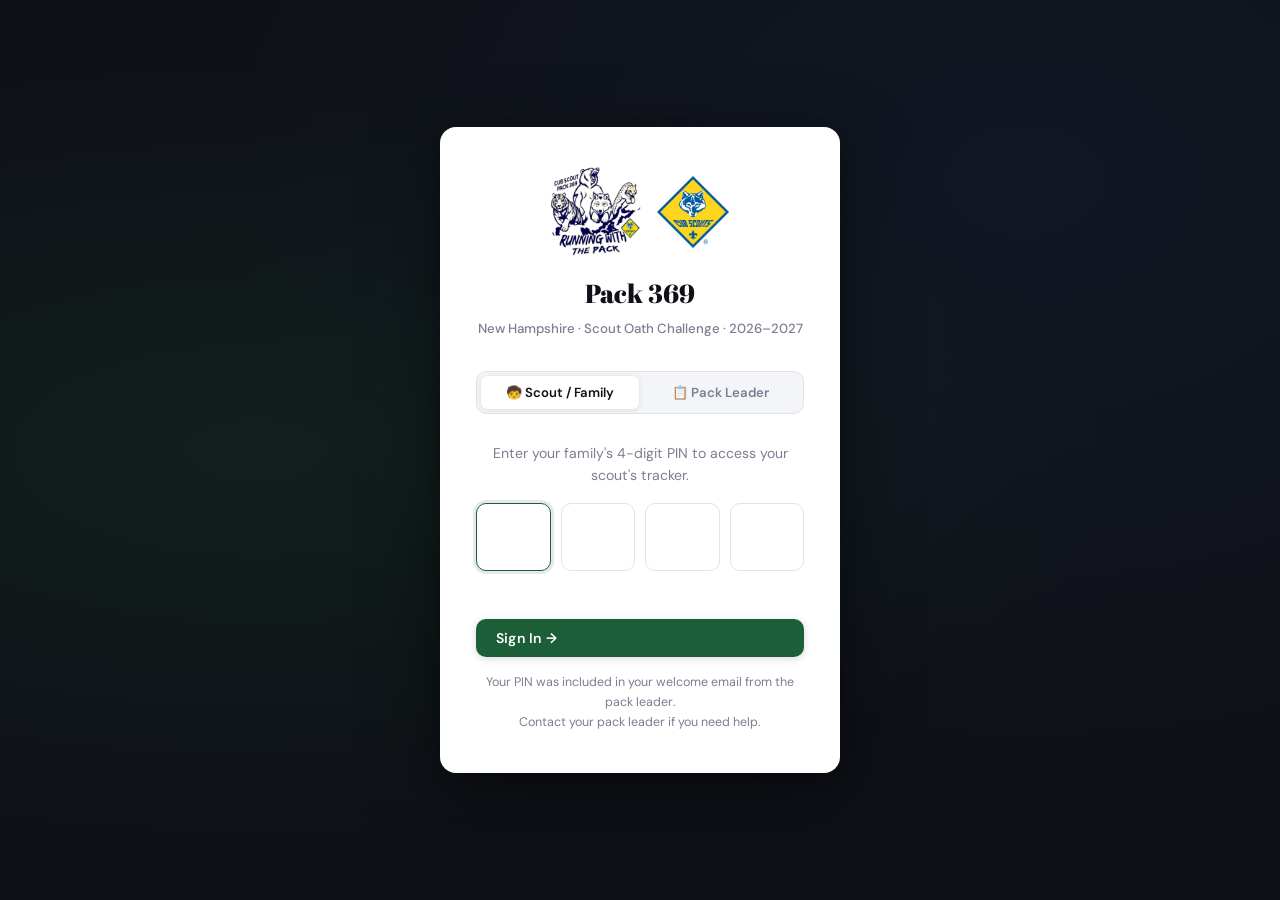
==== commit 7695981e: "Add Logos and Redesign" ====
--- a/index.html
+++ b/index.html
@@ -10,7 +10,10 @@
 
 <div class="login-wrap">
   <div class="login-card">
-    <div class="login-logo">🏔️</div>
+    <div class="login-logos">
+      <img src="images/pack-logo.png" alt="Pack 369" class="login-pack-logo">
+      <img src="images/cub-scouts-logo.jpg" alt="Cub Scouts" class="login-cs-logo">
+    </div>
     <div class="login-title">Pack 369</div>
     <div class="login-sub">New Hampshire · Scout Oath Challenge · 2026–2027</div>
 
--- a/css/style.css
+++ b/css/style.css
@@ -1,36 +1,43 @@
-@import url('https://fonts.googleapis.com/css2?family=Playfair+Display:wght@700;900&family=Source+Sans+3:wght@400;600;700&family=Courier+Prime:wght@400;700&display=swap');
+@import url('https://fonts.googleapis.com/css2?family=Abril+Fatface&family=DM+Sans:wght@400;500;600;700&family=DM+Mono:wght@400;500&display=swap');
 
 /* ── DESIGN TOKENS ── */
 :root {
-  --green:   #1a6b3c;
-  --green-l: #2d9e5f;
-  --green-bg:#eef8f2;
-  --blue:    #1a3f6b;
-  --blue-l:  #2d6ea0;
-  --blue-bg: #eef4fb;
-  --red:     #6b1a1a;
-  --red-l:   #a03030;
-  --red-bg:  #fdf0f0;
-  --gold:    #f4a61d;
-  --silver:  #9e9e9e;
-  --bronze:  #cd7f32;
-  --ink:     #1a1a2e;
-  --mist:    #f5f6f7;
-  --stone:   #e2e4e8;
-  --ghost:   #888;
-  --white:   #ffffff;
+  --green:    #1b5e38;
+  --green-l:  #2d8a56;
+  --green-m:  #e8f5ee;
+  --green-bg: #f0faf4;
+  --blue:     #1a3a6b;
+  --blue-l:   #2d5fa0;
+  --blue-m:   #e8eef8;
+  --blue-bg:  #f0f4fc;
+  --red:      #6b1f1f;
+  --red-l:    #a03333;
+  --red-m:    #f8e8e8;
+  --red-bg:   #fcf0f0;
+  --gold:     #e8960a;
+  --gold-l:   #fbbf24;
+  --silver:   #9e9e9e;
+  --bronze:   #b87333;
+  --ink:      #0f1117;
+  --ink-soft: #2a2d3a;
+  --mist:     #f4f5f8;
+  --stone:    #e0e3ea;
+  --ghost:    #7a7f91;
+  --white:    #ffffff;
 
   --phase-color: var(--green);
   --phase-light: var(--green-l);
+  --phase-mid:   var(--green-m);
   --phase-bg:    var(--green-bg);
 
-  --font-display: 'Playfair Display', Georgia, serif;
-  --font-body:    'Source Sans 3', system-ui, sans-serif;
-  --font-mono:    'Courier Prime', monospace;
-
-  --radius: 8px;
-  --shadow: 0 2px 12px rgba(0,0,0,0.08);
-  --shadow-lg: 0 8px 32px rgba(0,0,0,0.12);
+  --font-display: 'Abril Fatface', Georgia, serif;
+  --font-body:    'DM Sans', system-ui, sans-serif;
+  --font-mono:    'DM Mono', monospace;
+
+  --radius:    10px;
+  --radius-lg: 16px;
+  --shadow:    0 1px 3px rgba(0,0,0,0.06), 0 4px 16px rgba(0,0,0,0.07);
+  --shadow-lg: 0 8px 32px rgba(0,0,0,0.12), 0 2px 8px rgba(0,0,0,0.06);
 }
 
 /* ── RESET ── */
@@ -42,6 +49,7 @@
   color: var(--ink);
   min-height: 100vh;
   line-height: 1.6;
+  -webkit-font-smoothing: antialiased;
 }
 
 /* ── TOPBAR ── */
@@ -49,19 +57,18 @@
   background: var(--ink);
   color: var(--white);
   padding: 0 2rem;
-  height: 52px;
+  height: 54px;
   display: flex;
   align-items: center;
   justify-content: space-between;
   position: sticky;
   top: 0;
   z-index: 100;
-  box-shadow: 0 2px 8px rgba(0,0,0,0.2);
+  box-shadow: 0 1px 0 rgba(255,255,255,0.05), 0 4px 20px rgba(0,0,0,0.3);
 }
 .topbar-brand {
   font-family: var(--font-display);
-  font-size: 1.1rem;
-  font-weight: 700;
+  font-size: 1.15rem;
   letter-spacing: 0.5px;
   display: flex;
   align-items: center;
@@ -69,105 +76,149 @@
   text-decoration: none;
   color: inherit;
 }
-.topbar-brand span { color: var(--gold); }
-.topbar-nav { display: flex; gap: 4px; align-items: center; }
+.topbar-brand span { color: var(--gold-l); }
+.topbar-nav { display: flex; gap: 2px; align-items: center; }
 .topbar-nav a {
-  color: rgba(255,255,255,0.75);
+  color: rgba(255,255,255,0.6);
   text-decoration: none;
-  font-size: 0.85rem;
+  font-size: 0.83rem;
   font-weight: 600;
-  padding: 6px 12px;
-  border-radius: 4px;
+  padding: 6px 14px;
+  border-radius: 6px;
   transition: all 0.15s;
+  letter-spacing: 0.2px;
 }
 .topbar-nav a:hover,
-.topbar-nav a.active { color: var(--white); background: rgba(255,255,255,0.1); }
+.topbar-nav a.active {
+  color: var(--white);
+  background: rgba(255,255,255,0.1);
+}
 
 /* ── PAGE HERO ── */
 .hero {
-  background: linear-gradient(135deg, var(--phase-color) 0%, var(--phase-light) 100%);
+  background: linear-gradient(145deg, var(--phase-color) 0%, var(--phase-light) 100%);
   color: var(--white);
-  padding: 3rem 2rem 2.5rem;
+  padding: 3.5rem 2rem 5rem;
   position: relative;
   overflow: hidden;
 }
+/* Decorative background circles */
+.hero::before {
+  content: '';
+  position: absolute;
+  top: -80px; right: -80px;
+  width: 320px; height: 320px;
+  border-radius: 50%;
+  background: rgba(255,255,255,0.06);
+  pointer-events: none;
+}
+/* Mountain wave — pushed down enough to not clip text */
 .hero::after {
   content: '';
   position: absolute;
-  bottom: 0; left: 0; right: 0;
-  height: 60px;
-  background: url("data:image/svg+xml,%3Csvg viewBox='0 0 1200 60' xmlns='http://www.w3.org/2000/svg'%3E%3Cpolygon points='0,60 150,10 300,45 450,5 600,35 750,0 900,30 1050,8 1200,25 1200,60' fill='%23f5f6f7'/%3E%3C/svg%3E") no-repeat bottom center / cover;
-}
-.hero-inner { max-width: 900px; margin: 0 auto; }
+  bottom: -1px; left: 0; right: 0;
+  height: 70px;
+  background: url("data:image/svg+xml,%3Csvg viewBox='0 0 1440 70' xmlns='http://www.w3.org/2000/svg'%3E%3Cpath d='M0,70 L0,40 C120,10 240,55 360,35 C480,15 600,50 720,30 C840,10 960,45 1080,25 C1200,5 1320,40 1440,20 L1440,70 Z' fill='%23f4f5f8'/%3E%3C/svg%3E") no-repeat bottom center / cover;
+  pointer-events: none;
+}
+.hero-inner {
+  max-width: 900px;
+  margin: 0 auto;
+  position: relative;
+  z-index: 1;
+}
 .hero-label {
   font-family: var(--font-mono);
-  font-size: 0.75rem;
-  letter-spacing: 2px;
+  font-size: 0.72rem;
+  letter-spacing: 2.5px;
   text-transform: uppercase;
-  opacity: 0.8;
-  margin-bottom: 6px;
+  opacity: 0.75;
+  margin-bottom: 10px;
+  display: flex;
+  align-items: center;
+  gap: 8px;
+}
+.hero-label::before {
+  content: '';
+  display: inline-block;
+  width: 20px;
+  height: 1.5px;
+  background: currentColor;
+  opacity: 0.6;
 }
 .hero h1 {
   font-family: var(--font-display);
-  font-size: 2.4rem;
-  font-weight: 900;
-  line-height: 1.1;
-  margin-bottom: 8px;
-}
-.hero p { opacity: 0.9; font-size: 1.05rem; max-width: 540px; }
+  font-size: 2.8rem;
+  font-weight: 400;
+  line-height: 1.05;
+  margin-bottom: 12px;
+  letter-spacing: -0.5px;
+}
+.hero p {
+  opacity: 0.88;
+  font-size: 1rem;
+  max-width: 500px;
+  font-weight: 500;
+  line-height: 1.65;
+}
 
 /* ── MAIN CONTAINER ── */
-.container { max-width: 960px; margin: 0 auto; padding: 2rem 1.5rem; }
-.container-wide { max-width: 1100px; margin: 0 auto; padding: 2rem 1.5rem; }
+.container      { max-width: 960px;  margin: 0 auto; padding: 2rem 1.5rem; }
+.container-wide { max-width: 1140px; margin: 0 auto; padding: 2rem 1.5rem; }
 
 /* ── PHASE TABS ── */
 .phase-tabs {
   display: flex;
-  gap: 4px;
-  background: var(--stone);
+  gap: 3px;
+  background: var(--white);
   border-radius: var(--radius);
   padding: 4px;
   margin-bottom: 1.5rem;
+  box-shadow: var(--shadow);
+  border: 1.5px solid var(--stone);
 }
 .phase-tab {
   flex: 1;
-  padding: 10px 16px;
+  padding: 9px 14px;
   border: none;
-  border-radius: 6px;
+  border-radius: 7px;
   background: transparent;
   font-family: var(--font-body);
-  font-size: 0.88rem;
-  font-weight: 700;
+  font-size: 0.85rem;
+  font-weight: 600;
   cursor: pointer;
-  transition: all 0.2s;
+  transition: all 0.18s;
   color: var(--ghost);
   text-align: center;
-}
-.phase-tab:hover { color: var(--ink); background: rgba(255,255,255,0.6); }
-.phase-tab.active-ps { background: var(--green); color: var(--white); }
-.phase-tab.active-ma { background: var(--blue); color: var(--white); }
-.phase-tab.active-ms { background: var(--red); color: var(--white); }
+  letter-spacing: 0.1px;
+}
+.phase-tab:hover { color: var(--ink); background: var(--mist); }
+.phase-tab.active-ps { background: var(--green); color: var(--white); box-shadow: 0 2px 8px rgba(27,94,56,0.3); }
+.phase-tab.active-ma { background: var(--blue);  color: var(--white); box-shadow: 0 2px 8px rgba(26,58,107,0.3); }
+.phase-tab.active-ms { background: var(--red);   color: var(--white); box-shadow: 0 2px 8px rgba(107,31,31,0.3); }
 
 /* ── CARDS ── */
 .card {
   background: var(--white);
-  border-radius: var(--radius);
+  border-radius: var(--radius-lg);
   box-shadow: var(--shadow);
   padding: 1.5rem;
   margin-bottom: 1rem;
+  border: 1px solid rgba(0,0,0,0.04);
 }
 .card-header {
   display: flex;
   align-items: center;
   justify-content: space-between;
-  margin-bottom: 1rem;
-  padding-bottom: 0.75rem;
-  border-bottom: 2px solid var(--stone);
+  margin-bottom: 1.1rem;
+  padding-bottom: 0.85rem;
+  border-bottom: 1.5px solid var(--stone);
 }
 .card-title {
   font-family: var(--font-display);
-  font-size: 1.2rem;
-  font-weight: 700;
+  font-size: 1.15rem;
+  font-weight: 400;
+  letter-spacing: 0.2px;
 }
 
 /* ── BUTTONS ── */
@@ -179,17 +230,30 @@
   border-radius: var(--radius);
   border: none;
   font-family: var(--font-body);
-  font-size: 0.9rem;
-  font-weight: 700;
+  font-size: 0.88rem;
+  font-weight: 600;
   cursor: pointer;
   transition: all 0.15s;
   text-decoration: none;
-}
-.btn-primary { background: var(--phase-color); color: var(--white); }
-.btn-primary:hover { filter: brightness(1.1); transform: translateY(-1px); box-shadow: var(--shadow); }
-.btn-ghost { background: transparent; color: var(--phase-color); border: 2px solid var(--phase-color); }
+  letter-spacing: 0.2px;
+}
+.btn-primary {
+  background: var(--phase-color);
+  color: var(--white);
+  box-shadow: 0 2px 8px rgba(0,0,0,0.15);
+}
+.btn-primary:hover {
+  filter: brightness(1.08);
+  transform: translateY(-1px);
+  box-shadow: 0 4px 14px rgba(0,0,0,0.2);
+}
+.btn-ghost {
+  background: transparent;
+  color: var(--phase-color);
+  border: 1.5px solid var(--phase-color);
+}
 .btn-ghost:hover { background: var(--phase-color); color: var(--white); }
-.btn-sm { padding: 6px 12px; font-size: 0.8rem; }
+.btn-sm { padding: 6px 13px; font-size: 0.78rem; border-radius: 7px; }
 .btn-danger { background: var(--red); color: var(--white); }
 
 /* ── TIER BADGES ── */
@@ -199,67 +263,91 @@
   gap: 5px;
   padding: 3px 10px;
   border-radius: 20px;
-  font-size: 0.78rem;
+  font-size: 0.75rem;
   font-weight: 700;
 }
 .tier-none   { background: var(--stone); color: var(--ghost); }
-.tier-bronze { background: #fdf3e3; color: #7d4e00; border: 1px solid var(--bronze); }
-.tier-silver { background: #f2f4f6; color: #444;    border: 1px solid var(--silver); }
-.tier-gold   { background: #fffbe6; color: #b07a00; border: 1px solid var(--gold); }
+.tier-bronze { background: #fdf0e0; color: #7a4800; border: 1px solid #d4954a; }
+.tier-silver { background: #f0f0f2; color: #444;    border: 1px solid #aaa; }
+.tier-gold   { background: #fefce8; color: #92650a; border: 1px solid var(--gold); }
 
 /* ── PROGRESS BAR ── */
-.progress-wrap { background: var(--stone); border-radius: 99px; height: 10px; overflow: hidden; }
-.progress-fill { height: 100%; border-radius: 99px; transition: width 0.4s ease; }
-.progress-green  { background: var(--green); }
-.progress-blue   { background: var(--blue); }
-.progress-red    { background: var(--red); }
+.progress-wrap {
+  background: var(--stone);
+  border-radius: 99px;
+  height: 8px;
+  overflow: hidden;
+}
+.progress-fill {
+  height: 100%;
+  border-radius: 99px;
+  transition: width 0.5s cubic-bezier(0.4, 0, 0.2, 1);
+}
+.progress-green { background: linear-gradient(90deg, var(--green), var(--green-l)); }
+.progress-blue  { background: linear-gradient(90deg, var(--blue),  var(--blue-l)); }
+.progress-red   { background: linear-gradient(90deg, var(--red),   var(--red-l)); }
 
 /* ── FORM ELEMENTS ── */
-label { display: block; font-size: 0.82rem; font-weight: 700; color: var(--ghost); letter-spacing: 0.5px; text-transform: uppercase; margin-bottom: 4px; }
-select, input[type=text], input[type=date] {
+label {
+  display: block;
+  font-size: 0.75rem;
+  font-weight: 700;
+  color: var(--ghost);
+  letter-spacing: 0.8px;
+  text-transform: uppercase;
+  margin-bottom: 5px;
+}
+select, input[type=text], input[type=date], input[type=password] {
   width: 100%;
   padding: 10px 14px;
-  border: 2px solid var(--stone);
+  border: 1.5px solid var(--stone);
   border-radius: var(--radius);
   font-family: var(--font-body);
-  font-size: 0.95rem;
+  font-size: 0.92rem;
   background: var(--white);
   color: var(--ink);
-  transition: border-color 0.15s;
+  transition: border-color 0.15s, box-shadow 0.15s;
   appearance: none;
 }
-select:focus, input:focus { outline: none; border-color: var(--phase-color); }
+select:focus, input:focus {
+  outline: none;
+  border-color: var(--phase-color);
+  box-shadow: 0 0 0 3px color-mix(in srgb, var(--phase-color) 12%, transparent);
+}
 
 /* ── DAY GRID ── */
-.day-grid {
-  display: grid;
-  gap: 3px;
-}
+.day-grid { display: grid; gap: 3px; }
+.day-grid-28 { grid-template-columns: repeat(28, 1fr); }
+.day-grid-29 { grid-template-columns: repeat(29, 1fr); }
 .day-grid-30 { grid-template-columns: repeat(30, 1fr); }
 .day-grid-31 { grid-template-columns: repeat(31, 1fr); }
-.day-grid-29 { grid-template-columns: repeat(29, 1fr); }
-.day-grid-28 { grid-template-columns: repeat(28, 1fr); }
 
 .day-cell {
-  aspect-ratio: 1;
-  border-radius: 3px;
+  height: 24px;
+  border-radius: 4px;
   border: 1.5px solid var(--stone);
   background: var(--white);
   cursor: pointer;
-  transition: all 0.1s;
+  transition: all 0.12s;
   display: flex;
   align-items: center;
   justify-content: center;
   font-size: 0.5rem;
-  font-weight: 800;
+  font-weight: 700;
   color: transparent;
   position: relative;
 }
-.day-cell:hover { border-color: var(--phase-color); background: var(--phase-bg); }
+.day-cell:hover {
+  border-color: var(--phase-color);
+  background: var(--phase-mid);
+  transform: scale(1.15);
+  z-index: 2;
+}
 .day-cell.logged {
   background: var(--phase-color);
   border-color: var(--phase-color);
   color: var(--white);
+  box-shadow: 0 1px 4px rgba(0,0,0,0.15);
 }
 .day-cell.milestone-30 { border-color: var(--bronze); border-width: 2px; }
 .day-cell.milestone-60 { border-color: var(--silver); border-width: 2px; }
@@ -269,46 +357,55 @@
 .scout-table { width: 100%; border-collapse: collapse; }
 .scout-table th {
   text-align: left;
-  font-size: 0.75rem;
+  font-size: 0.72rem;
   font-weight: 700;
   letter-spacing: 1px;
   text-transform: uppercase;
   color: var(--ghost);
-  padding: 8px 12px;
+  padding: 8px 14px;
   border-bottom: 2px solid var(--stone);
 }
 .scout-table td {
-  padding: 12px;
+  padding: 13px 14px;
   border-bottom: 1px solid var(--stone);
-  font-size: 0.9rem;
+  font-size: 0.88rem;
   vertical-align: middle;
 }
+.scout-table tr:last-child td { border-bottom: none; }
 .scout-table tr:hover td { background: var(--mist); }
 
 /* ── ALERT ── */
 .alert {
   padding: 12px 16px;
   border-radius: var(--radius);
-  font-size: 0.88rem;
+  font-size: 0.86rem;
   font-weight: 600;
   margin-bottom: 1rem;
 }
-.alert-warn { background: #fff8e1; border-left: 4px solid var(--gold); color: #7a5c00; }
+.alert-warn { background: #fef9e7; border-left: 4px solid var(--gold); color: #7a5200; }
 .alert-ok   { background: var(--green-bg); border-left: 4px solid var(--green); color: var(--green); }
-.alert-info { background: var(--blue-bg); border-left: 4px solid var(--blue); color: var(--blue); }
+.alert-info { background: var(--blue-bg);  border-left: 4px solid var(--blue);  color: var(--blue); }
 
 /* ── STAT BOXES ── */
 .stats-row { display: grid; grid-template-columns: repeat(auto-fit, minmax(140px, 1fr)); gap: 1rem; margin-bottom: 1.5rem; }
-.stat-box { background: var(--white); border-radius: var(--radius); padding: 1rem 1.25rem; box-shadow: var(--shadow); text-align: center; }
-.stat-num { font-family: var(--font-display); font-size: 2rem; font-weight: 900; color: var(--phase-color); line-height: 1; }
-.stat-label { font-size: 0.75rem; font-weight: 700; color: var(--ghost); text-transform: uppercase; letter-spacing: 1px; margin-top: 4px; }
+.stat-box {
+  background: var(--white);
+  border-radius: var(--radius-lg);
+  padding: 1.1rem 1.25rem;
+  box-shadow: var(--shadow);
+  text-align: center;
+  border: 1px solid rgba(0,0,0,0.04);
+}
+.stat-num   { font-family: var(--font-display); font-size: 2rem; color: var(--phase-color); line-height: 1; }
+.stat-label { font-size: 0.72rem; font-weight: 700; color: var(--ghost); text-transform: uppercase; letter-spacing: 1px; margin-top: 5px; }
 
 /* ── MODAL ── */
 .modal-overlay {
   display: none;
   position: fixed;
   inset: 0;
-  background: rgba(0,0,0,0.5);
+  background: rgba(15,17,23,0.6);
+  backdrop-filter: blur(4px);
   z-index: 200;
   align-items: center;
   justify-content: center;
@@ -316,43 +413,55 @@
 .modal-overlay.open { display: flex; }
 .modal {
   background: var(--white);
-  border-radius: var(--radius);
+  border-radius: var(--radius-lg);
   box-shadow: var(--shadow-lg);
   padding: 2rem;
-  width: min(480px, 92vw);
+  width: min(460px, 92vw);
   max-height: 90vh;
   overflow-y: auto;
-}
-.modal h2 { font-family: var(--font-display); margin-bottom: 1rem; }
+  animation: modal-in 0.2s cubic-bezier(0.34, 1.56, 0.64, 1);
+}
+@keyframes modal-in {
+  from { opacity: 0; transform: scale(0.94) translateY(8px); }
+  to   { opacity: 1; transform: scale(1) translateY(0); }
+}
+.modal h2 { font-family: var(--font-display); font-size: 1.3rem; margin-bottom: 0.75rem; }
 .modal-footer { display: flex; gap: 8px; justify-content: flex-end; margin-top: 1.5rem; }
 
-/* ── WEEK CATEGORIES ── */
+/* ── CATEGORY PILLS (week coverage) ── */
 .cat-pills { display: flex; flex-wrap: wrap; gap: 6px; }
 .cat-pill {
-  padding: 4px 10px;
+  padding: 5px 12px;
   border-radius: 20px;
   font-size: 0.75rem;
-  font-weight: 700;
+  font-weight: 600;
   border: 1.5px solid var(--stone);
   color: var(--ghost);
-}
-.cat-pill.done { background: var(--phase-color); color: var(--white); border-color: var(--phase-color); }
+  background: var(--white);
+  transition: all 0.15s;
+}
+.cat-pill.done {
+  background: var(--phase-color);
+  color: var(--white);
+  border-color: var(--phase-color);
+  box-shadow: 0 1px 4px rgba(0,0,0,0.12);
+}
 
 /* ── UTILITY ── */
-.flex { display: flex; }
+.flex         { display: flex; }
 .flex-between { display: flex; align-items: center; justify-content: space-between; }
-.gap-1 { gap: 0.5rem; }
-.gap-2 { gap: 1rem; }
-.mt-1 { margin-top: 0.5rem; }
-.mt-2 { margin-top: 1rem; }
-.mt-3 { margin-top: 1.5rem; }
-.mb-1 { margin-bottom: 0.5rem; }
-.mb-2 { margin-bottom: 1rem; }
-.text-sm { font-size: 0.82rem; }
+.gap-1  { gap: 0.5rem; }
+.gap-2  { gap: 1rem; }
+.mt-1   { margin-top: 0.5rem; }
+.mt-2   { margin-top: 1rem; }
+.mt-3   { margin-top: 1.5rem; }
+.mb-1   { margin-bottom: 0.5rem; }
+.mb-2   { margin-bottom: 1rem; }
+.text-sm    { font-size: 0.82rem; }
 .text-ghost { color: var(--ghost); }
-.text-center { text-align: center; }
-.bold { font-weight: 700; }
-.w-full { width: 100%; }
+.text-center{ text-align: center; }
+.bold       { font-weight: 700; }
+.w-full     { width: 100%; }
 .grid-2 { display: grid; grid-template-columns: 1fr 1fr; gap: 1rem; }
 .grid-3 { display: grid; grid-template-columns: repeat(3, 1fr); gap: 1rem; }
 
@@ -365,10 +474,12 @@
 
 /* ── RESPONSIVE ── */
 @media (max-width: 640px) {
-  .hero h1 { font-size: 1.6rem; }
-  .grid-2, .grid-3 { grid-template-columns: 1fr; }
-  .topbar-nav a span { display: none; }
-  .stats-row { grid-template-columns: repeat(2, 1fr); }
+  .hero h1       { font-size: 2rem; }
+  .hero           { padding: 2.5rem 1.25rem 4.5rem; }
+  .grid-2, .grid-3{ grid-template-columns: 1fr; }
+  .stats-row      { grid-template-columns: repeat(2, 1fr); }
+  .topbar         { padding: 0 1rem; }
+  .container, .container-wide { padding: 1.25rem 1rem; }
 }
 
 /* ── PIN LOGIN ── */
@@ -377,36 +488,100 @@
   display: flex;
   align-items: center;
   justify-content: center;
-  background: linear-gradient(135deg, var(--ink) 0%, #2d3561 100%);
+  background: var(--ink);
+  background-image:
+    radial-gradient(ellipse at 20% 50%, rgba(27,94,56,0.18) 0%, transparent 60%),
+    radial-gradient(ellipse at 80% 20%, rgba(26,58,107,0.15) 0%, transparent 55%);
   padding: 1.5rem;
 }
 .login-card {
   background: var(--white);
-  border-radius: 12px;
-  box-shadow: 0 20px 60px rgba(0,0,0,0.3);
-  padding: 2.5rem 2rem;
-  width: min(420px, 100%);
+  border-radius: var(--radius-lg);
+  box-shadow: 0 24px 80px rgba(0,0,0,0.4), 0 4px 16px rgba(0,0,0,0.2);
+  padding: 2.5rem 2.25rem;
+  width: min(400px, 100%);
   text-align: center;
 }
-.login-logo { font-size: 3rem; margin-bottom: 0.5rem; }
-.login-title { font-family: var(--font-display); font-size: 1.6rem; font-weight: 900; margin-bottom: 0.25rem; }
-.login-sub { color: var(--ghost); font-size: 0.88rem; margin-bottom: 2rem; }
-.login-tabs { display: flex; gap: 4px; background: var(--stone); border-radius: 8px; padding: 4px; margin-bottom: 1.5rem; }
-.login-tab { flex: 1; padding: 8px; border: none; border-radius: 6px; font-family: var(--font-body); font-weight: 700; font-size: 0.85rem; cursor: pointer; background: transparent; color: var(--ghost); transition: all 0.15s; }
-.login-tab.active { background: var(--white); color: var(--ink); box-shadow: 0 1px 4px rgba(0,0,0,0.1); }
+.login-logo  { font-size: 2.5rem; margin-bottom: 0.5rem; }
+.login-title { font-family: var(--font-display); font-size: 1.6rem; margin-bottom: 0.2rem; }
+.login-sub   { color: var(--ghost); font-size: 0.83rem; margin-bottom: 2rem; font-weight: 500; }
+.login-tabs  { display: flex; gap: 3px; background: var(--mist); border-radius: var(--radius); padding: 4px; margin-bottom: 1.75rem; border: 1.5px solid var(--stone); }
+.login-tab {
+  flex: 1; padding: 8px;
+  border: none; border-radius: 7px;
+  font-family: var(--font-body); font-weight: 600; font-size: 0.82rem;
+  cursor: pointer; background: transparent; color: var(--ghost);
+  transition: all 0.15s;
+}
+.login-tab.active {
+  background: var(--white); color: var(--ink);
+  box-shadow: 0 1px 6px rgba(0,0,0,0.1);
+}
 .pin-inputs { display: flex; gap: 10px; justify-content: center; margin: 1rem 0 1.5rem; }
 .pin-digit {
-  width: 56px; height: 64px;
+  width: 58px; height: 68px;
   border: 2px solid var(--stone);
-  border-radius: 8px;
-  font-size: 1.8rem;
-  font-weight: 900;
+  border-radius: var(--radius);
+  font-size: 1.9rem;
+  font-weight: 700;
   text-align: center;
   font-family: var(--font-mono);
   outline: none;
-  transition: border-color 0.15s;
-}
-.pin-digit:focus { border-color: var(--green); }
-.pin-error { color: #c0392b; font-size: 0.85rem; font-weight: 700; min-height: 1.2em; margin-bottom: 0.5rem; }
+  color: var(--ink);
+  background: var(--mist);
+  transition: border-color 0.15s, box-shadow 0.15s, background 0.15s;
+}
+.pin-digit:focus {
+  border-color: var(--green);
+  background: var(--white);
+  box-shadow: 0 0 0 3px rgba(27,94,56,0.12);
+}
+.pin-error { color: #c0392b; font-size: 0.82rem; font-weight: 600; min-height: 1.2em; margin-bottom: 0.5rem; }
 .password-input-wrap { position: relative; margin-bottom: 1.5rem; text-align: left; }
 .pw-toggle { position: absolute; right: 12px; top: 38px; background: none; border: none; cursor: pointer; font-size: 1rem; color: var(--ghost); }
+
+/* ── LOGOS ── */
+
+/* Topbar - small Cub Scouts diamond */
+.topbar-cs-logo {
+  width: 28px;
+  height: 28px;
+  object-fit: contain;
+  border-radius: 3px;
+  flex-shrink: 0;
+}
+
+/* Login card - side by side logos */
+.login-logos {
+  display: flex;
+  align-items: center;
+  justify-content: center;
+  gap: 16px;
+  margin-bottom: 1rem;
+}
+.login-pack-logo {
+  width: 90px;
+  height: 90px;
+  object-fit: contain;
+}
+.login-cs-logo {
+  width: 72px;
+  height: 72px;
+  object-fit: contain;
+  border-radius: 4px;
+}
+
+/* Hero - Pack logo as ghost watermark, right side */
+.hero-watermark {
+  position: absolute;
+  right: -20px;
+  top: 50%;
+  transform: translateY(-50%);
+  width: 220px;
+  height: 220px;
+  object-fit: contain;
+  opacity: 0.12;
+  pointer-events: none;
+  z-index: 0;
+  filter: brightness(10);
+}
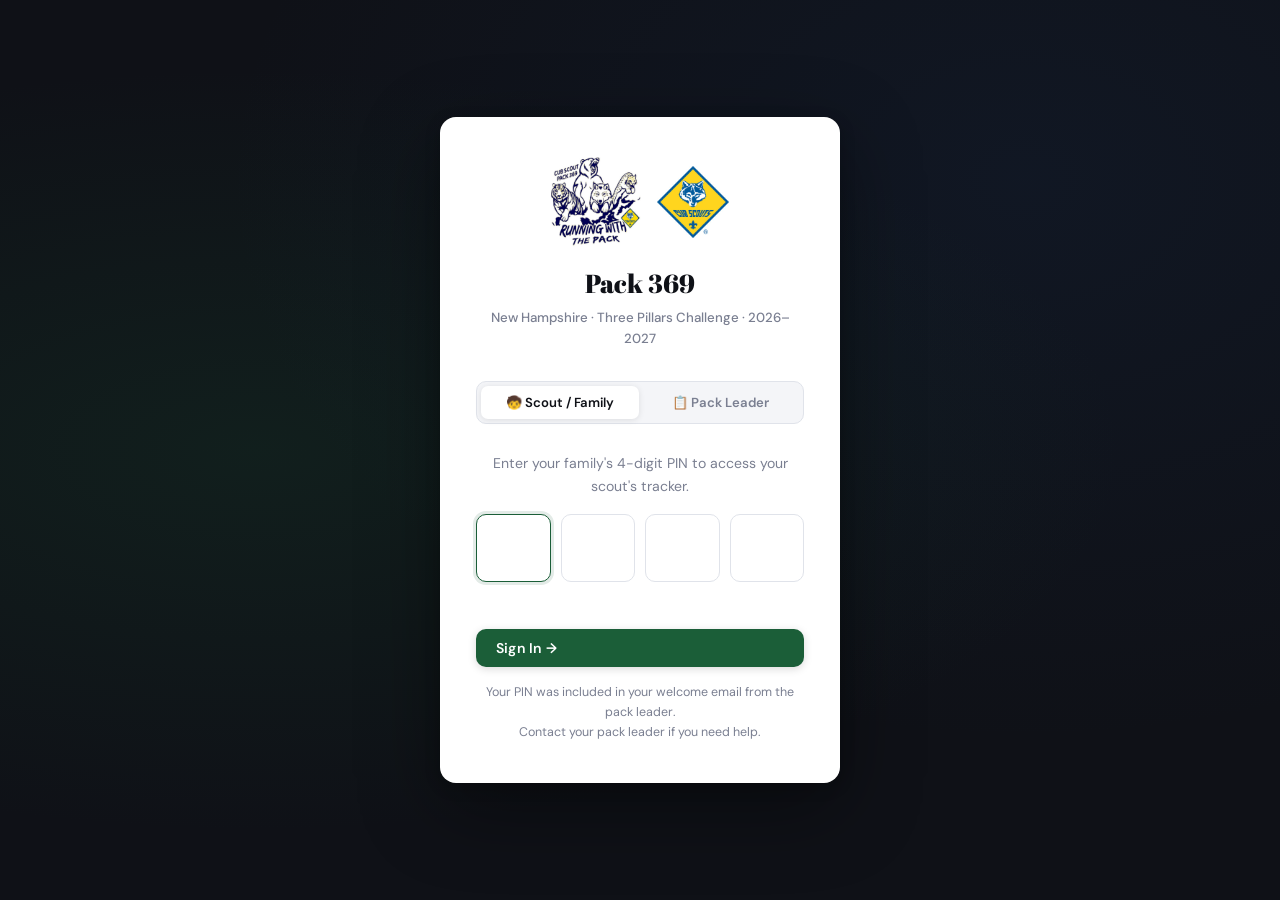
==== commit fda41e88: "Title Upgrade and Redesign" ====
--- a/index.html
+++ b/index.html
@@ -15,7 +15,7 @@
       <img src="images/cub-scouts-logo.jpg" alt="Cub Scouts" class="login-cs-logo">
     </div>
     <div class="login-title">Pack 369</div>
-    <div class="login-sub">New Hampshire · Scout Oath Challenge · 2026–2027</div>
+    <div class="login-sub">New Hampshire · Three Pillars Challenge · 2026–2027</div>
 
     <!-- Tabs -->
     <div class="login-tabs">
--- a/css/style.css
+++ b/css/style.css
@@ -585,3 +585,30 @@
   z-index: 0;
   filter: brightness(10);
 }
+
+/* ── PHASE LOCKING ── */
+.phase-tab-locked {
+  opacity: 0.45;
+  cursor: not-allowed !important;
+  position: relative;
+  flex-direction: column;
+  gap: 1px;
+  font-size: 0.78rem;
+  padding: 7px 10px;
+}
+.phase-tab-locked:hover {
+  color: var(--ghost) !important;
+  background: transparent !important;
+}
+.tab-unlock-date {
+  display: block;
+  font-size: 0.65rem;
+  font-weight: 500;
+  opacity: 0.8;
+  letter-spacing: 0.2px;
+}
+.phase-locked-panel {
+  border: 2px dashed var(--stone) !important;
+  background: var(--mist) !important;
+  box-shadow: none !important;
+}
